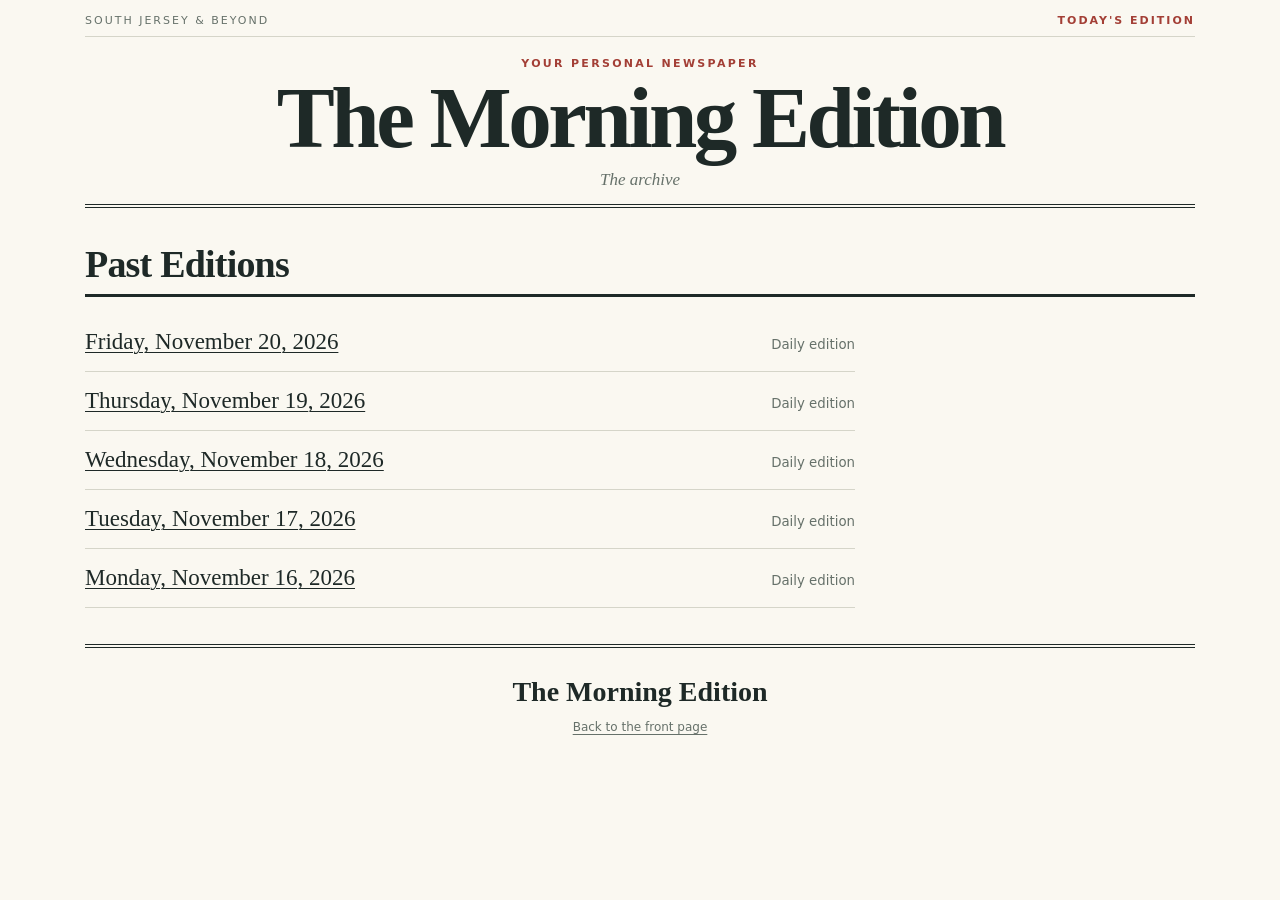
==== site/archive.html @ af33faa1 "Publish Morning Edition 2026-11-20" ====
<!doctype html><html lang="en"><head><meta charset="utf-8"><meta name="viewport" content="width=device-width,initial-scale=1"><title>Archive · The Morning Edition</title><link rel="stylesheet" href="styles.css"></head>
<body><div class="shell"><header><div class="mini-header"><span>South Jersey & Beyond</span><a href="index.html">Today's edition</a></div><div class="masthead"><div class="eyebrow">Your personal newspaper</div><h1>The Morning Edition</h1><p>The archive</p></div></header>
<main><div class="section-heading"><h2>Past Editions</h2></div><ul class="archive-list"><li><a href="editions/2026-11-20/">Friday, November 20, 2026</a><small>Daily edition</small></li><li><a href="editions/2026-11-19/">Thursday, November 19, 2026</a><small>Daily edition</small></li><li><a href="editions/2026-11-18/">Wednesday, November 18, 2026</a><small>Daily edition</small></li><li><a href="editions/2026-11-17/">Tuesday, November 17, 2026</a><small>Daily edition</small></li><li><a href="editions/2026-11-16/">Monday, November 16, 2026</a><small>Daily edition</small></li></ul></main><footer><div class="name">The Morning Edition</div><p><a href="index.html">Back to the front page</a></p></footer></div></body></html>
---- site/styles.css ----
:root { color-scheme: light; --paper:#faf8f1; --ink:#1e2927; --muted:#66716a; --rule:#d5d5c9; --accent:#a33f36; --panel:#f0eee5; --sans: 'Segoe UI',system-ui,-apple-system,sans-serif; --serif: Georgia,'Times New Roman',serif; }
*{box-sizing:border-box}
html{scroll-behavior:smooth}
body{margin:0;background:var(--paper);color:var(--ink);font-family:var(--sans);-webkit-font-smoothing:antialiased}
a{color:inherit;text-decoration-thickness:1px;text-underline-offset:3px}
a:hover{color:var(--accent)}
.shell{width:min(1110px,calc(100% - 42px));margin:auto}
.mini-header{display:flex;justify-content:space-between;align-items:center;padding:14px 0 9px;border-bottom:1px solid var(--rule);font-size:11px;text-transform:uppercase;letter-spacing:2px;color:var(--muted);gap:10px}
.mini-header a{text-decoration:none;font-weight:650;color:var(--accent)}
.masthead{text-align:center;border-bottom:4px double var(--ink);padding:20px 0 14px;margin-bottom:15px}
.eyebrow,.section-kicker{font-size:11px;text-transform:uppercase;letter-spacing:2.3px;font-weight:750;color:var(--accent)}
.masthead h1{font-family:var(--serif);font-size:clamp(42px,8vw,87px);font-weight:700;line-height:.92;letter-spacing:-3.5px;margin:8px 0 12px}
.masthead p{margin:0;color:var(--muted);font-family:var(--serif);font-style:italic;font-size:17px}
.index-line{display:flex;justify-content:space-between;gap:12px;flex-wrap:wrap;font-size:11px;text-transform:uppercase;letter-spacing:1.6px;color:var(--muted);border-bottom:1px solid var(--ink);padding:0 0 11px;margin-bottom:26px}
.banner{background:#fff1d6;border:1px solid #e3ce9d;color:#765021;padding:12px 16px;font-size:14px;margin:18px 0}
.section-heading{display:flex;align-items:baseline;gap:12px;margin:34px 0 15px;border-bottom:3px solid var(--ink);padding-bottom:8px}
.section-heading h2{font-family:var(--serif);font-size:clamp(27px,3.8vw,38px);letter-spacing:-.8px;margin:0}
.section-heading small{font-size:11px;letter-spacing:1.5px;text-transform:uppercase;color:var(--muted)}
.lead{display:grid;grid-template-columns:minmax(0,1.8fr) minmax(240px,1fr);gap:30px;padding-bottom:28px;border-bottom:1px solid var(--rule)}
h2,h3{font-family:var(--serif)}
.lead h2{font-size:clamp(34px,4.5vw,53px);line-height:1.08;letter-spacing:-1.3px;margin:7px 0 15px}
.lead .deck{font-size:21px;font-family:var(--serif);color:#414e47;line-height:1.4;margin-top:0}
.article-body{font-family:var(--serif);font-size:16.5px;line-height:1.67}
.article-body p{margin:0 0 15px}
.article-body p:first-child::first-letter{font-size:1.35em;font-weight:bold}
.why{border-left:3px solid var(--accent);padding:2px 0 2px 13px;margin:19px 0;font-family:var(--sans);font-size:14px;line-height:1.55}
.source{margin-top:15px;color:var(--muted);font-family:var(--sans);font-size:12px;letter-spacing:.1px}
.source a{color:var(--accent);font-weight:600}
.lead-aside{border-left:1px solid var(--rule);padding-left:25px}
.lead-aside h3{font-family:var(--sans);font-size:12px;text-transform:uppercase;letter-spacing:2px;margin-top:1px}
.toc{padding:0;list-style:none;margin:16px 0}
.toc li{padding:10px 0;border-bottom:1px solid var(--rule)}
.toc a{text-decoration:none;font-family:var(--serif);font-size:19px}
.toc a span{display:block;color:var(--muted);font-family:var(--sans);font-size:11px;text-transform:uppercase;letter-spacing:1.4px;margin-bottom:4px}
.stories{display:grid;grid-template-columns:repeat(3,minmax(0,1fr));gap:23px}
.story{border-top:1px solid var(--rule);padding-top:15px}
.story:first-child{border-top:3px solid var(--ink);padding-top:13px}
.story h3{font-size:24px;line-height:1.18;letter-spacing:-.35px;margin:7px 0 11px}
.story .article-body{font-size:15px;line-height:1.59}
.story .article-body p{margin:0 0 10px}
.update{font-family:var(--sans);font-size:10px;font-weight:750;letter-spacing:1px;color:#fff;background:var(--accent);border-radius:2px;padding:3px 6px;text-transform:uppercase;white-space:nowrap}
.reads{display:grid;grid-template-columns:repeat(3,minmax(0,1fr));gap:15px;margin:12px 0 32px}
.read{background:var(--panel);padding:20px 20px 18px;border-top:3px solid var(--accent)}
.read h3{font-size:22px;line-height:1.2;margin:8px 0 9px}
.read p{font-size:14px;color:#48544e;line-height:1.55}
footer{margin:36px 0 20px;text-align:center;padding:28px 0;border-top:4px double var(--ink);color:var(--muted);font-size:12px}
footer .name{font-family:var(--serif);color:var(--ink);font-size:28px;font-weight:700}
.archive-list{list-style:none;padding:0;max-width:770px}
.archive-list li{display:flex;justify-content:space-between;gap:15px;align-items:baseline;border-bottom:1px solid var(--rule);padding:16px 0}
.archive-list a{font-family:var(--serif);font-size:23px}
.archive-list small{color:var(--muted)}
@media(max-width:800px){.lead{grid-template-columns:1fr}.lead-aside{border-left:0;border-top:1px solid var(--rule);padding:19px 0 0}.toc{display:grid;grid-template-columns:repeat(2,minmax(0,1fr));column-gap:20px}.stories{grid-template-columns:repeat(2,minmax(0,1fr))}.reads{grid-template-columns:1fr}.masthead h1{letter-spacing:-2.2px}}
@media(max-width:530px){.shell{width:min(100% - 30px,1110px)}.mini-header{letter-spacing:1px;font-size:10px}.masthead h1{font-size:46px}.masthead p{font-size:14px}.index-line{font-size:10px}.lead h2{font-size:36px}.lead .deck{font-size:18px}.toc{grid-template-columns:1fr}.stories{grid-template-columns:1fr;gap:8px}.story{padding-bottom:14px}.article-body{font-size:16px}.archive-list li{display:block}.archive-list small{display:block;margin-top:5px}}
@media(prefers-color-scheme:dark){:root{color-scheme:dark;--paper:#181c1a;--ink:#eeeae0;--muted:#abb4aa;--rule:#444b45;--accent:#db8a79;--panel:#242a26}.lead .deck{color:#cbcfc6}.read p{color:#c5cdc2}.banner{background:#3f351f;border-color:#776032;color:#eed5a6}.update{color:#271b17}}
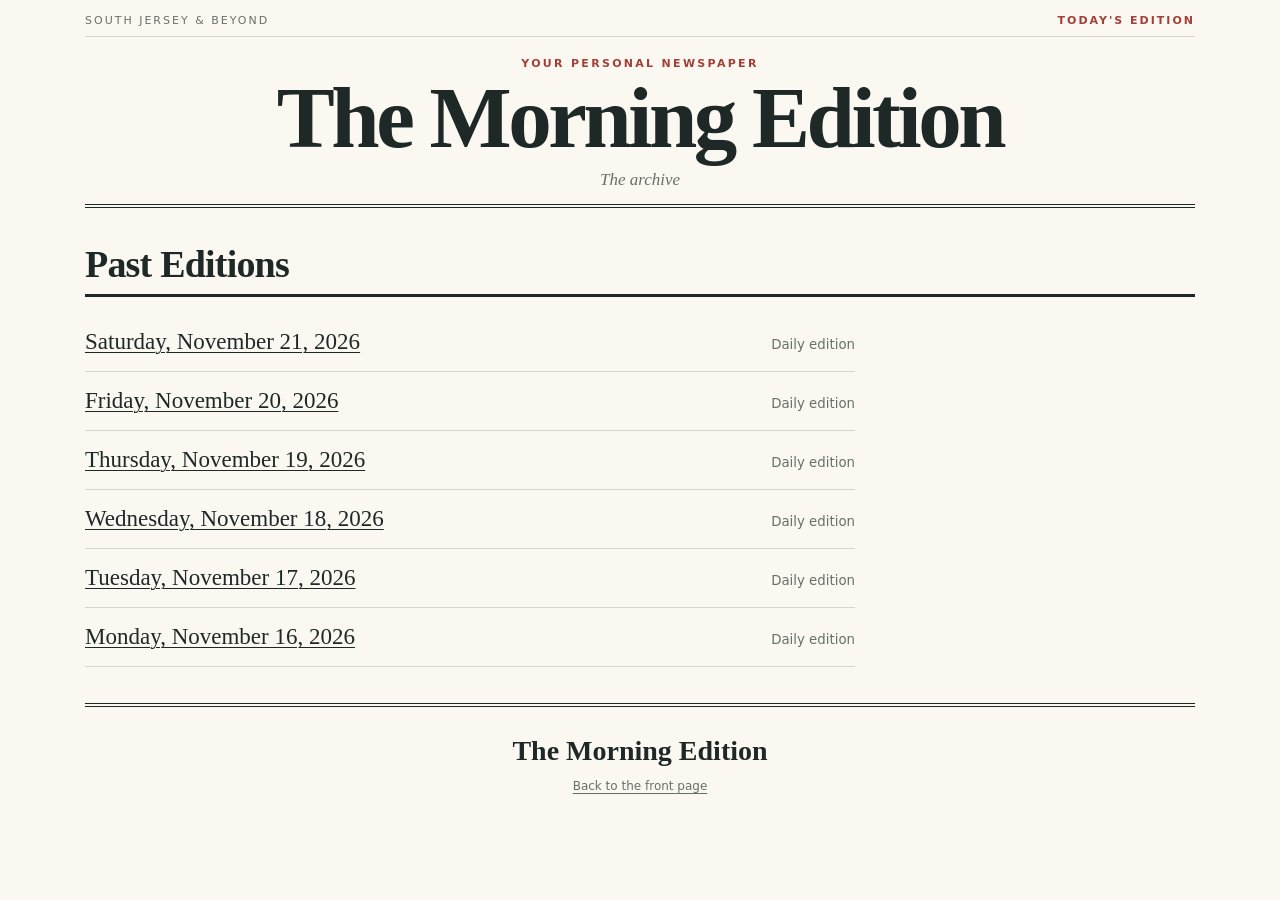
==== commit 09934c89: "Publish Morning Edition 2026-11-21" ====
--- a/site/archive.html
+++ b/site/archive.html
@@ -1,3 +1,3 @@
 <!doctype html><html lang="en"><head><meta charset="utf-8"><meta name="viewport" content="width=device-width,initial-scale=1"><title>Archive · The Morning Edition</title><link rel="stylesheet" href="styles.css"></head>
 <body><div class="shell"><header><div class="mini-header"><span>South Jersey & Beyond</span><a href="index.html">Today's edition</a></div><div class="masthead"><div class="eyebrow">Your personal newspaper</div><h1>The Morning Edition</h1><p>The archive</p></div></header>
-<main><div class="section-heading"><h2>Past Editions</h2></div><ul class="archive-list"><li><a href="editions/2026-11-20/">Friday, November 20, 2026</a><small>Daily edition</small></li><li><a href="editions/2026-11-19/">Thursday, November 19, 2026</a><small>Daily edition</small></li><li><a href="editions/2026-11-18/">Wednesday, November 18, 2026</a><small>Daily edition</small></li><li><a href="editions/2026-11-17/">Tuesday, November 17, 2026</a><small>Daily edition</small></li><li><a href="editions/2026-11-16/">Monday, November 16, 2026</a><small>Daily edition</small></li></ul></main><footer><div class="name">The Morning Edition</div><p><a href="index.html">Back to the front page</a></p></footer></div></body></html>+<main><div class="section-heading"><h2>Past Editions</h2></div><ul class="archive-list"><li><a href="editions/2026-11-21/">Saturday, November 21, 2026</a><small>Daily edition</small></li><li><a href="editions/2026-11-20/">Friday, November 20, 2026</a><small>Daily edition</small></li><li><a href="editions/2026-11-19/">Thursday, November 19, 2026</a><small>Daily edition</small></li><li><a href="editions/2026-11-18/">Wednesday, November 18, 2026</a><small>Daily edition</small></li><li><a href="editions/2026-11-17/">Tuesday, November 17, 2026</a><small>Daily edition</small></li><li><a href="editions/2026-11-16/">Monday, November 16, 2026</a><small>Daily edition</small></li></ul></main><footer><div class="name">The Morning Edition</div><p><a href="index.html">Back to the front page</a></p></footer></div></body></html>
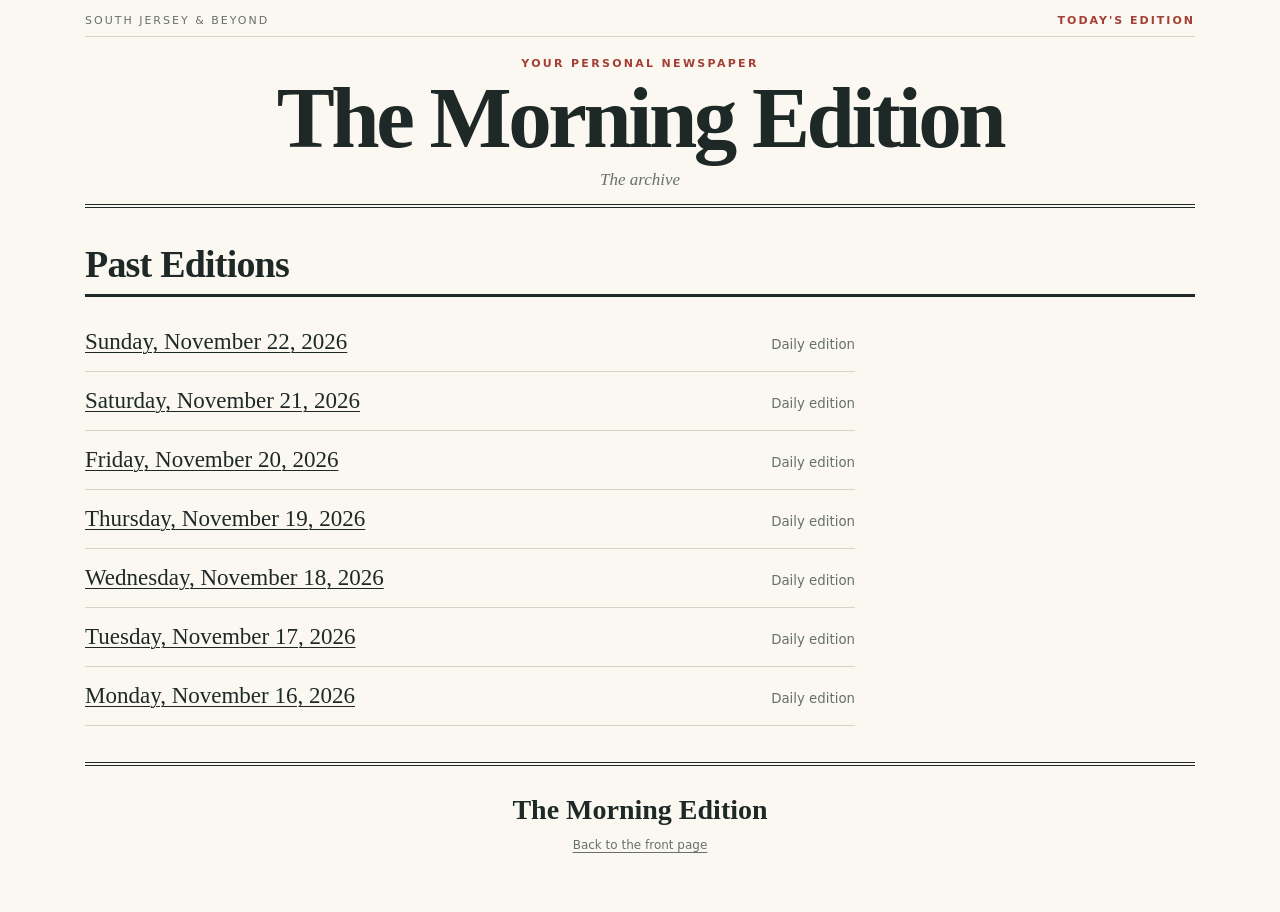
==== commit ec2a8062: "Publish Morning Edition 2026-11-22" ====
--- a/site/archive.html
+++ b/site/archive.html
@@ -1,3 +1,3 @@
 <!doctype html><html lang="en"><head><meta charset="utf-8"><meta name="viewport" content="width=device-width,initial-scale=1"><title>Archive · The Morning Edition</title><link rel="stylesheet" href="styles.css"></head>
 <body><div class="shell"><header><div class="mini-header"><span>South Jersey & Beyond</span><a href="index.html">Today's edition</a></div><div class="masthead"><div class="eyebrow">Your personal newspaper</div><h1>The Morning Edition</h1><p>The archive</p></div></header>
-<main><div class="section-heading"><h2>Past Editions</h2></div><ul class="archive-list"><li><a href="editions/2026-11-21/">Saturday, November 21, 2026</a><small>Daily edition</small></li><li><a href="editions/2026-11-20/">Friday, November 20, 2026</a><small>Daily edition</small></li><li><a href="editions/2026-11-19/">Thursday, November 19, 2026</a><small>Daily edition</small></li><li><a href="editions/2026-11-18/">Wednesday, November 18, 2026</a><small>Daily edition</small></li><li><a href="editions/2026-11-17/">Tuesday, November 17, 2026</a><small>Daily edition</small></li><li><a href="editions/2026-11-16/">Monday, November 16, 2026</a><small>Daily edition</small></li></ul></main><footer><div class="name">The Morning Edition</div><p><a href="index.html">Back to the front page</a></p></footer></div></body></html>+<main><div class="section-heading"><h2>Past Editions</h2></div><ul class="archive-list"><li><a href="editions/2026-11-22/">Sunday, November 22, 2026</a><small>Daily edition</small></li><li><a href="editions/2026-11-21/">Saturday, November 21, 2026</a><small>Daily edition</small></li><li><a href="editions/2026-11-20/">Friday, November 20, 2026</a><small>Daily edition</small></li><li><a href="editions/2026-11-19/">Thursday, November 19, 2026</a><small>Daily edition</small></li><li><a href="editions/2026-11-18/">Wednesday, November 18, 2026</a><small>Daily edition</small></li><li><a href="editions/2026-11-17/">Tuesday, November 17, 2026</a><small>Daily edition</small></li><li><a href="editions/2026-11-16/">Monday, November 16, 2026</a><small>Daily edition</small></li></ul></main><footer><div class="name">The Morning Edition</div><p><a href="index.html">Back to the front page</a></p></footer></div></body></html>
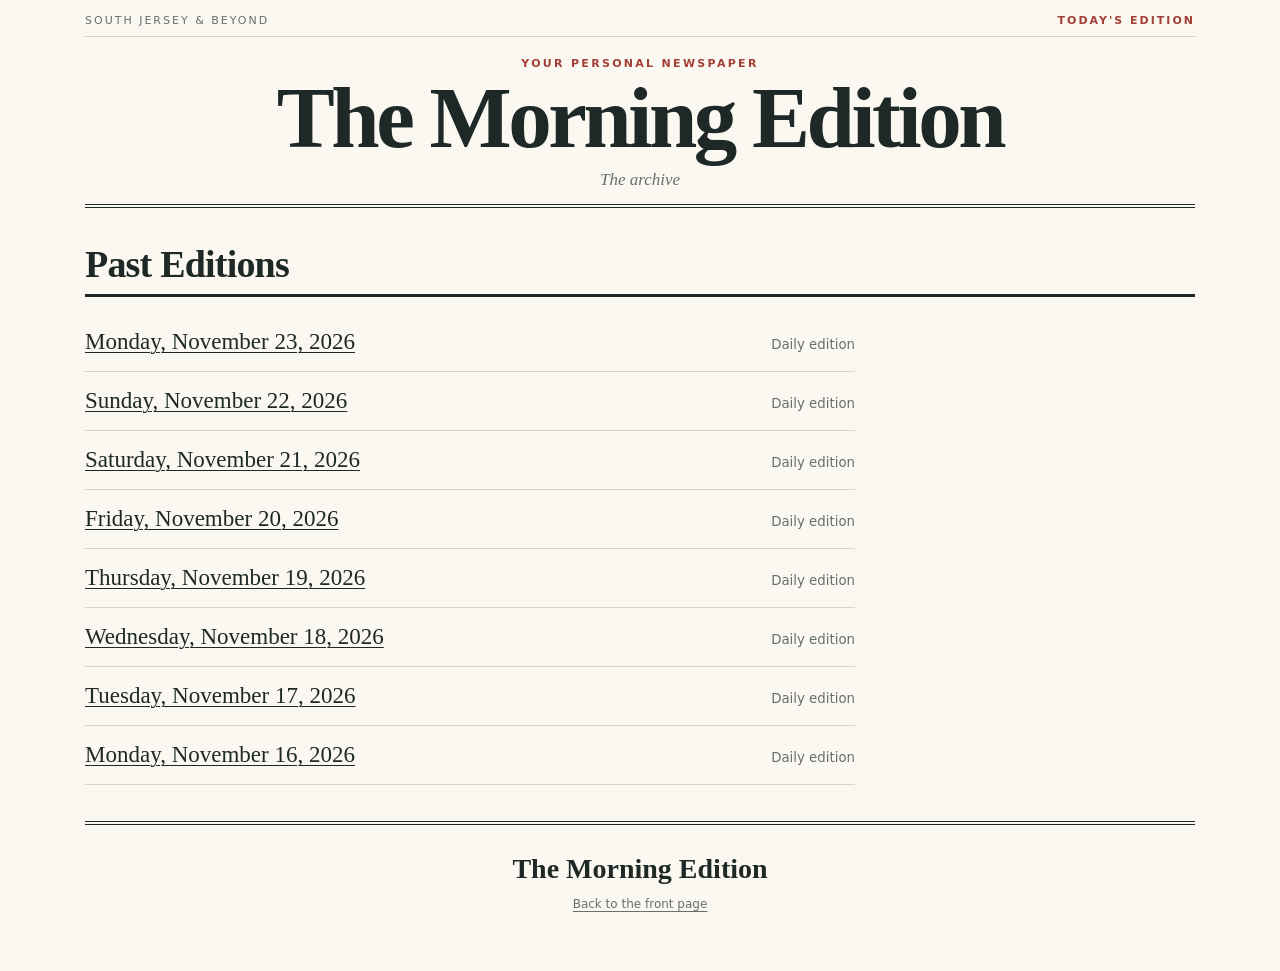
==== commit 71f33618: "Publish Morning Edition 2026-11-23" ====
--- a/site/archive.html
+++ b/site/archive.html
@@ -1,3 +1,3 @@
 <!doctype html><html lang="en"><head><meta charset="utf-8"><meta name="viewport" content="width=device-width,initial-scale=1"><title>Archive · The Morning Edition</title><link rel="stylesheet" href="styles.css"></head>
 <body><div class="shell"><header><div class="mini-header"><span>South Jersey & Beyond</span><a href="index.html">Today's edition</a></div><div class="masthead"><div class="eyebrow">Your personal newspaper</div><h1>The Morning Edition</h1><p>The archive</p></div></header>
-<main><div class="section-heading"><h2>Past Editions</h2></div><ul class="archive-list"><li><a href="editions/2026-11-22/">Sunday, November 22, 2026</a><small>Daily edition</small></li><li><a href="editions/2026-11-21/">Saturday, November 21, 2026</a><small>Daily edition</small></li><li><a href="editions/2026-11-20/">Friday, November 20, 2026</a><small>Daily edition</small></li><li><a href="editions/2026-11-19/">Thursday, November 19, 2026</a><small>Daily edition</small></li><li><a href="editions/2026-11-18/">Wednesday, November 18, 2026</a><small>Daily edition</small></li><li><a href="editions/2026-11-17/">Tuesday, November 17, 2026</a><small>Daily edition</small></li><li><a href="editions/2026-11-16/">Monday, November 16, 2026</a><small>Daily edition</small></li></ul></main><footer><div class="name">The Morning Edition</div><p><a href="index.html">Back to the front page</a></p></footer></div></body></html>+<main><div class="section-heading"><h2>Past Editions</h2></div><ul class="archive-list"><li><a href="editions/2026-11-23/">Monday, November 23, 2026</a><small>Daily edition</small></li><li><a href="editions/2026-11-22/">Sunday, November 22, 2026</a><small>Daily edition</small></li><li><a href="editions/2026-11-21/">Saturday, November 21, 2026</a><small>Daily edition</small></li><li><a href="editions/2026-11-20/">Friday, November 20, 2026</a><small>Daily edition</small></li><li><a href="editions/2026-11-19/">Thursday, November 19, 2026</a><small>Daily edition</small></li><li><a href="editions/2026-11-18/">Wednesday, November 18, 2026</a><small>Daily edition</small></li><li><a href="editions/2026-11-17/">Tuesday, November 17, 2026</a><small>Daily edition</small></li><li><a href="editions/2026-11-16/">Monday, November 16, 2026</a><small>Daily edition</small></li></ul></main><footer><div class="name">The Morning Edition</div><p><a href="index.html">Back to the front page</a></p></footer></div></body></html>
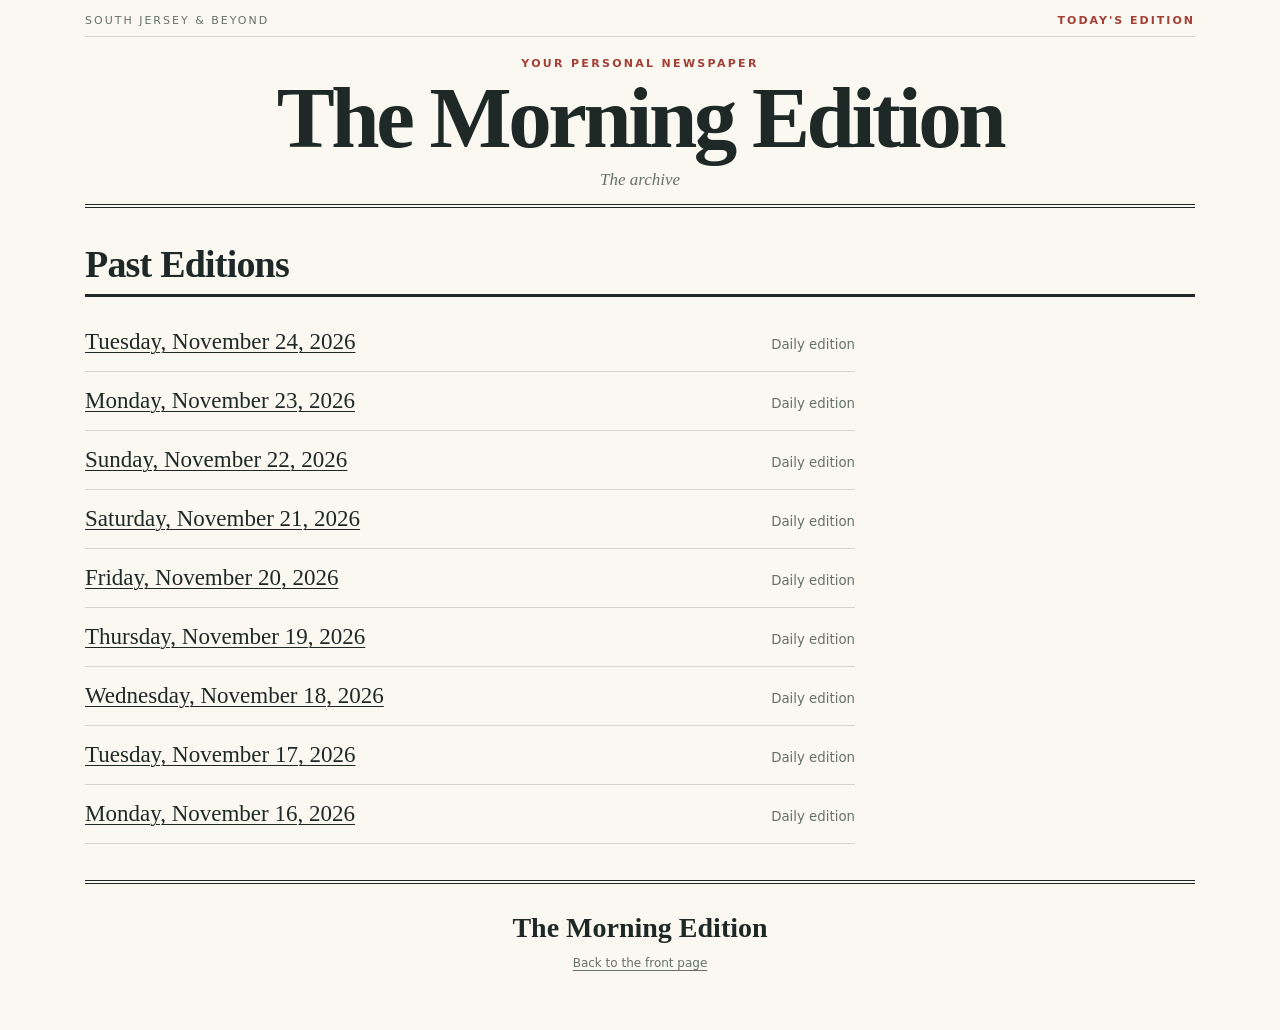
==== commit b2af0664: "Publish Morning Edition 2026-11-24" ====
--- a/site/archive.html
+++ b/site/archive.html
@@ -1,3 +1,3 @@
 <!doctype html><html lang="en"><head><meta charset="utf-8"><meta name="viewport" content="width=device-width,initial-scale=1"><title>Archive · The Morning Edition</title><link rel="stylesheet" href="styles.css"></head>
 <body><div class="shell"><header><div class="mini-header"><span>South Jersey & Beyond</span><a href="index.html">Today's edition</a></div><div class="masthead"><div class="eyebrow">Your personal newspaper</div><h1>The Morning Edition</h1><p>The archive</p></div></header>
-<main><div class="section-heading"><h2>Past Editions</h2></div><ul class="archive-list"><li><a href="editions/2026-11-23/">Monday, November 23, 2026</a><small>Daily edition</small></li><li><a href="editions/2026-11-22/">Sunday, November 22, 2026</a><small>Daily edition</small></li><li><a href="editions/2026-11-21/">Saturday, November 21, 2026</a><small>Daily edition</small></li><li><a href="editions/2026-11-20/">Friday, November 20, 2026</a><small>Daily edition</small></li><li><a href="editions/2026-11-19/">Thursday, November 19, 2026</a><small>Daily edition</small></li><li><a href="editions/2026-11-18/">Wednesday, November 18, 2026</a><small>Daily edition</small></li><li><a href="editions/2026-11-17/">Tuesday, November 17, 2026</a><small>Daily edition</small></li><li><a href="editions/2026-11-16/">Monday, November 16, 2026</a><small>Daily edition</small></li></ul></main><footer><div class="name">The Morning Edition</div><p><a href="index.html">Back to the front page</a></p></footer></div></body></html>+<main><div class="section-heading"><h2>Past Editions</h2></div><ul class="archive-list"><li><a href="editions/2026-11-24/">Tuesday, November 24, 2026</a><small>Daily edition</small></li><li><a href="editions/2026-11-23/">Monday, November 23, 2026</a><small>Daily edition</small></li><li><a href="editions/2026-11-22/">Sunday, November 22, 2026</a><small>Daily edition</small></li><li><a href="editions/2026-11-21/">Saturday, November 21, 2026</a><small>Daily edition</small></li><li><a href="editions/2026-11-20/">Friday, November 20, 2026</a><small>Daily edition</small></li><li><a href="editions/2026-11-19/">Thursday, November 19, 2026</a><small>Daily edition</small></li><li><a href="editions/2026-11-18/">Wednesday, November 18, 2026</a><small>Daily edition</small></li><li><a href="editions/2026-11-17/">Tuesday, November 17, 2026</a><small>Daily edition</small></li><li><a href="editions/2026-11-16/">Monday, November 16, 2026</a><small>Daily edition</small></li></ul></main><footer><div class="name">The Morning Edition</div><p><a href="index.html">Back to the front page</a></p></footer></div></body></html>
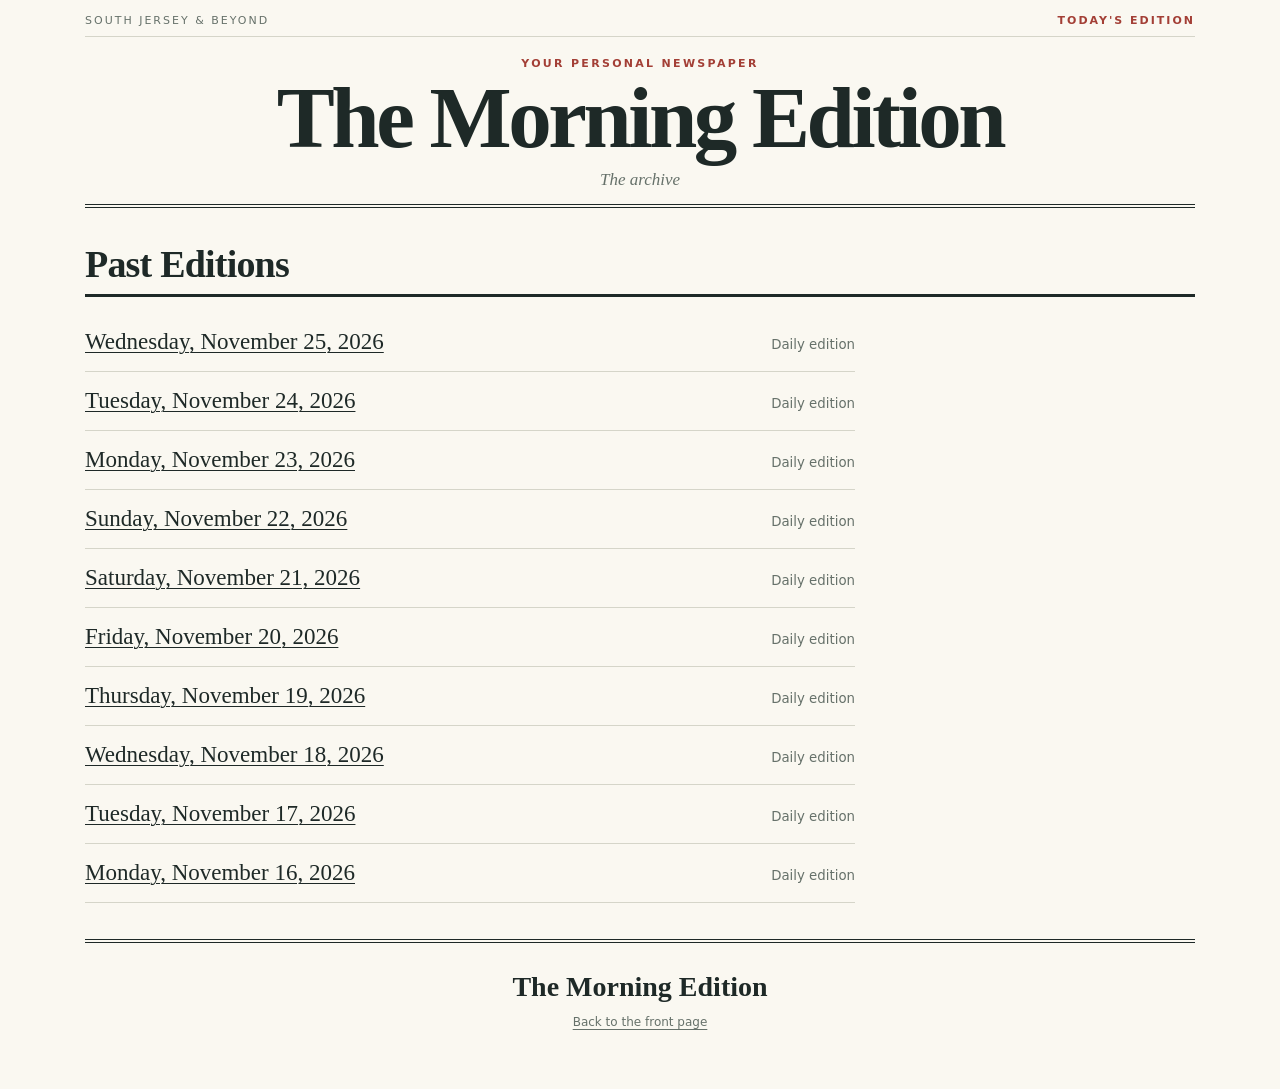
==== commit a6fa2360: "Publish Morning Edition 2026-11-25" ====
--- a/site/archive.html
+++ b/site/archive.html
@@ -1,3 +1,3 @@
 <!doctype html><html lang="en"><head><meta charset="utf-8"><meta name="viewport" content="width=device-width,initial-scale=1"><title>Archive · The Morning Edition</title><link rel="stylesheet" href="styles.css"></head>
 <body><div class="shell"><header><div class="mini-header"><span>South Jersey & Beyond</span><a href="index.html">Today's edition</a></div><div class="masthead"><div class="eyebrow">Your personal newspaper</div><h1>The Morning Edition</h1><p>The archive</p></div></header>
-<main><div class="section-heading"><h2>Past Editions</h2></div><ul class="archive-list"><li><a href="editions/2026-11-24/">Tuesday, November 24, 2026</a><small>Daily edition</small></li><li><a href="editions/2026-11-23/">Monday, November 23, 2026</a><small>Daily edition</small></li><li><a href="editions/2026-11-22/">Sunday, November 22, 2026</a><small>Daily edition</small></li><li><a href="editions/2026-11-21/">Saturday, November 21, 2026</a><small>Daily edition</small></li><li><a href="editions/2026-11-20/">Friday, November 20, 2026</a><small>Daily edition</small></li><li><a href="editions/2026-11-19/">Thursday, November 19, 2026</a><small>Daily edition</small></li><li><a href="editions/2026-11-18/">Wednesday, November 18, 2026</a><small>Daily edition</small></li><li><a href="editions/2026-11-17/">Tuesday, November 17, 2026</a><small>Daily edition</small></li><li><a href="editions/2026-11-16/">Monday, November 16, 2026</a><small>Daily edition</small></li></ul></main><footer><div class="name">The Morning Edition</div><p><a href="index.html">Back to the front page</a></p></footer></div></body></html>+<main><div class="section-heading"><h2>Past Editions</h2></div><ul class="archive-list"><li><a href="editions/2026-11-25/">Wednesday, November 25, 2026</a><small>Daily edition</small></li><li><a href="editions/2026-11-24/">Tuesday, November 24, 2026</a><small>Daily edition</small></li><li><a href="editions/2026-11-23/">Monday, November 23, 2026</a><small>Daily edition</small></li><li><a href="editions/2026-11-22/">Sunday, November 22, 2026</a><small>Daily edition</small></li><li><a href="editions/2026-11-21/">Saturday, November 21, 2026</a><small>Daily edition</small></li><li><a href="editions/2026-11-20/">Friday, November 20, 2026</a><small>Daily edition</small></li><li><a href="editions/2026-11-19/">Thursday, November 19, 2026</a><small>Daily edition</small></li><li><a href="editions/2026-11-18/">Wednesday, November 18, 2026</a><small>Daily edition</small></li><li><a href="editions/2026-11-17/">Tuesday, November 17, 2026</a><small>Daily edition</small></li><li><a href="editions/2026-11-16/">Monday, November 16, 2026</a><small>Daily edition</small></li></ul></main><footer><div class="name">The Morning Edition</div><p><a href="index.html">Back to the front page</a></p></footer></div></body></html>
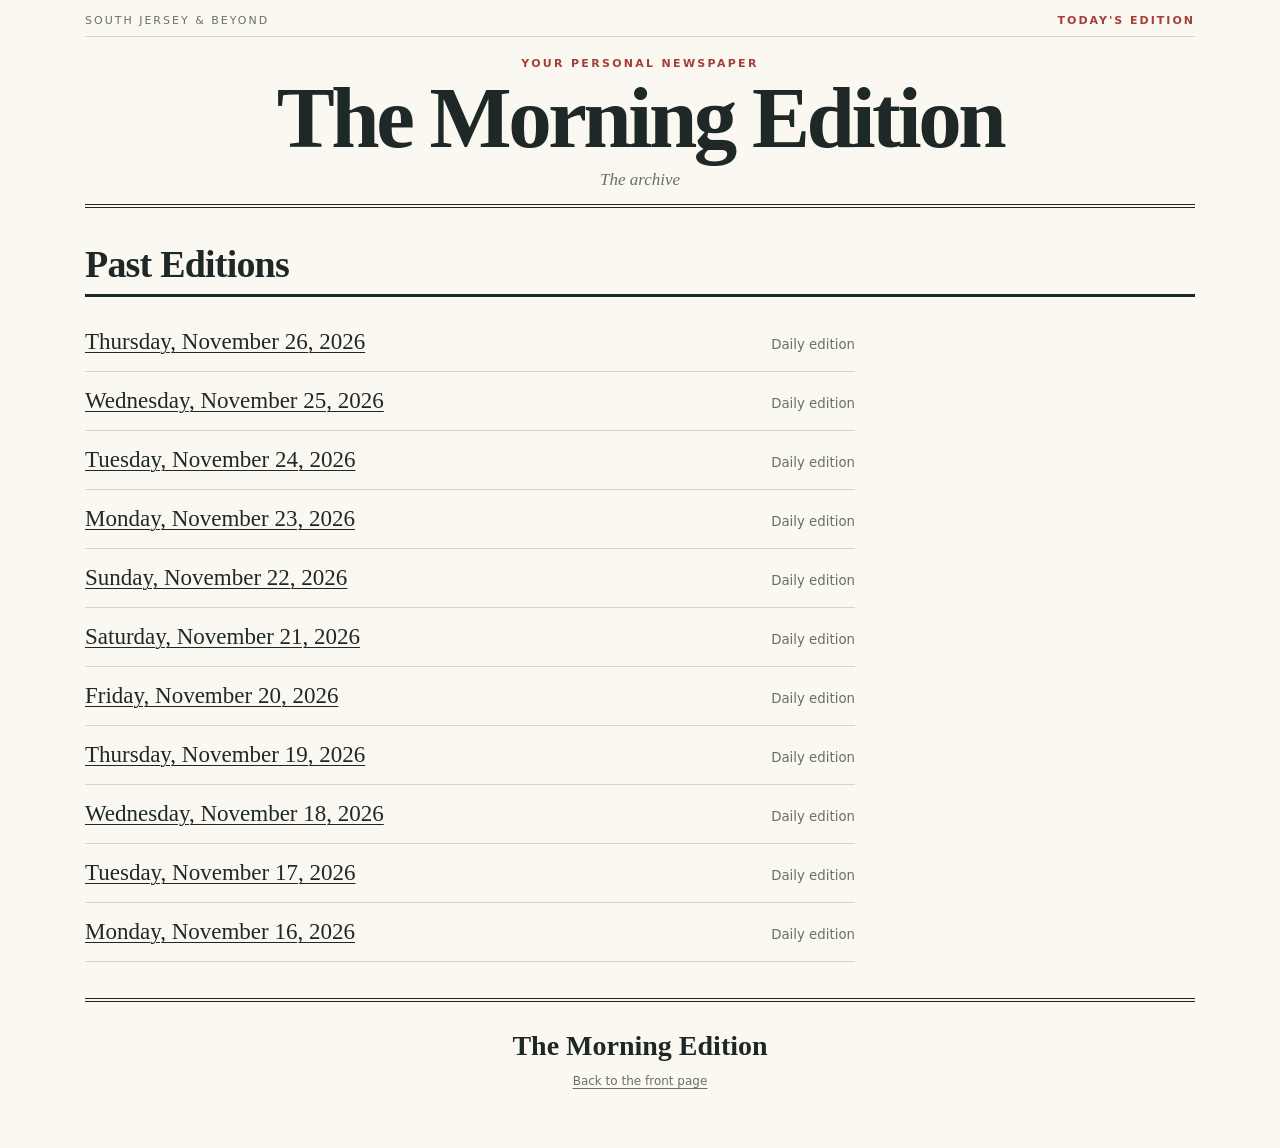
==== commit ee30d878: "Publish Morning Edition 2026-11-26" ====
--- a/site/archive.html
+++ b/site/archive.html
@@ -1,3 +1,3 @@
 <!doctype html><html lang="en"><head><meta charset="utf-8"><meta name="viewport" content="width=device-width,initial-scale=1"><title>Archive · The Morning Edition</title><link rel="stylesheet" href="styles.css"></head>
 <body><div class="shell"><header><div class="mini-header"><span>South Jersey & Beyond</span><a href="index.html">Today's edition</a></div><div class="masthead"><div class="eyebrow">Your personal newspaper</div><h1>The Morning Edition</h1><p>The archive</p></div></header>
-<main><div class="section-heading"><h2>Past Editions</h2></div><ul class="archive-list"><li><a href="editions/2026-11-25/">Wednesday, November 25, 2026</a><small>Daily edition</small></li><li><a href="editions/2026-11-24/">Tuesday, November 24, 2026</a><small>Daily edition</small></li><li><a href="editions/2026-11-23/">Monday, November 23, 2026</a><small>Daily edition</small></li><li><a href="editions/2026-11-22/">Sunday, November 22, 2026</a><small>Daily edition</small></li><li><a href="editions/2026-11-21/">Saturday, November 21, 2026</a><small>Daily edition</small></li><li><a href="editions/2026-11-20/">Friday, November 20, 2026</a><small>Daily edition</small></li><li><a href="editions/2026-11-19/">Thursday, November 19, 2026</a><small>Daily edition</small></li><li><a href="editions/2026-11-18/">Wednesday, November 18, 2026</a><small>Daily edition</small></li><li><a href="editions/2026-11-17/">Tuesday, November 17, 2026</a><small>Daily edition</small></li><li><a href="editions/2026-11-16/">Monday, November 16, 2026</a><small>Daily edition</small></li></ul></main><footer><div class="name">The Morning Edition</div><p><a href="index.html">Back to the front page</a></p></footer></div></body></html>+<main><div class="section-heading"><h2>Past Editions</h2></div><ul class="archive-list"><li><a href="editions/2026-11-26/">Thursday, November 26, 2026</a><small>Daily edition</small></li><li><a href="editions/2026-11-25/">Wednesday, November 25, 2026</a><small>Daily edition</small></li><li><a href="editions/2026-11-24/">Tuesday, November 24, 2026</a><small>Daily edition</small></li><li><a href="editions/2026-11-23/">Monday, November 23, 2026</a><small>Daily edition</small></li><li><a href="editions/2026-11-22/">Sunday, November 22, 2026</a><small>Daily edition</small></li><li><a href="editions/2026-11-21/">Saturday, November 21, 2026</a><small>Daily edition</small></li><li><a href="editions/2026-11-20/">Friday, November 20, 2026</a><small>Daily edition</small></li><li><a href="editions/2026-11-19/">Thursday, November 19, 2026</a><small>Daily edition</small></li><li><a href="editions/2026-11-18/">Wednesday, November 18, 2026</a><small>Daily edition</small></li><li><a href="editions/2026-11-17/">Tuesday, November 17, 2026</a><small>Daily edition</small></li><li><a href="editions/2026-11-16/">Monday, November 16, 2026</a><small>Daily edition</small></li></ul></main><footer><div class="name">The Morning Edition</div><p><a href="index.html">Back to the front page</a></p></footer></div></body></html>
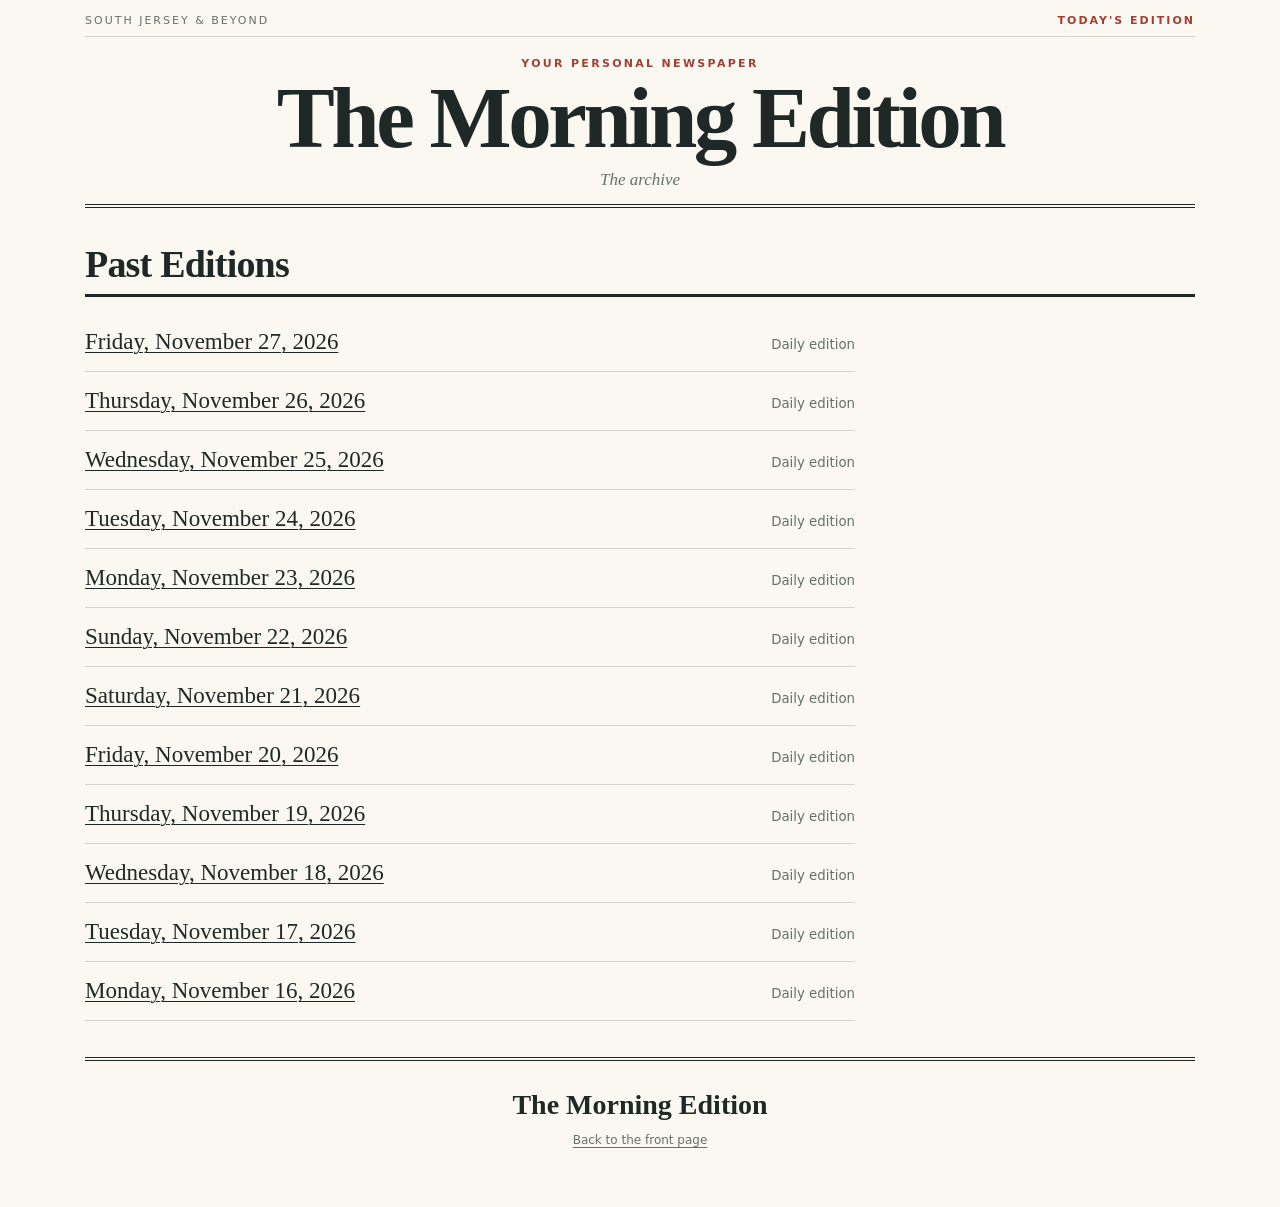
==== commit 7f51a25d: "Publish Morning Edition 2026-11-27" ====
--- a/site/archive.html
+++ b/site/archive.html
@@ -1,3 +1,3 @@
 <!doctype html><html lang="en"><head><meta charset="utf-8"><meta name="viewport" content="width=device-width,initial-scale=1"><title>Archive · The Morning Edition</title><link rel="stylesheet" href="styles.css"></head>
 <body><div class="shell"><header><div class="mini-header"><span>South Jersey & Beyond</span><a href="index.html">Today's edition</a></div><div class="masthead"><div class="eyebrow">Your personal newspaper</div><h1>The Morning Edition</h1><p>The archive</p></div></header>
-<main><div class="section-heading"><h2>Past Editions</h2></div><ul class="archive-list"><li><a href="editions/2026-11-26/">Thursday, November 26, 2026</a><small>Daily edition</small></li><li><a href="editions/2026-11-25/">Wednesday, November 25, 2026</a><small>Daily edition</small></li><li><a href="editions/2026-11-24/">Tuesday, November 24, 2026</a><small>Daily edition</small></li><li><a href="editions/2026-11-23/">Monday, November 23, 2026</a><small>Daily edition</small></li><li><a href="editions/2026-11-22/">Sunday, November 22, 2026</a><small>Daily edition</small></li><li><a href="editions/2026-11-21/">Saturday, November 21, 2026</a><small>Daily edition</small></li><li><a href="editions/2026-11-20/">Friday, November 20, 2026</a><small>Daily edition</small></li><li><a href="editions/2026-11-19/">Thursday, November 19, 2026</a><small>Daily edition</small></li><li><a href="editions/2026-11-18/">Wednesday, November 18, 2026</a><small>Daily edition</small></li><li><a href="editions/2026-11-17/">Tuesday, November 17, 2026</a><small>Daily edition</small></li><li><a href="editions/2026-11-16/">Monday, November 16, 2026</a><small>Daily edition</small></li></ul></main><footer><div class="name">The Morning Edition</div><p><a href="index.html">Back to the front page</a></p></footer></div></body></html>+<main><div class="section-heading"><h2>Past Editions</h2></div><ul class="archive-list"><li><a href="editions/2026-11-27/">Friday, November 27, 2026</a><small>Daily edition</small></li><li><a href="editions/2026-11-26/">Thursday, November 26, 2026</a><small>Daily edition</small></li><li><a href="editions/2026-11-25/">Wednesday, November 25, 2026</a><small>Daily edition</small></li><li><a href="editions/2026-11-24/">Tuesday, November 24, 2026</a><small>Daily edition</small></li><li><a href="editions/2026-11-23/">Monday, November 23, 2026</a><small>Daily edition</small></li><li><a href="editions/2026-11-22/">Sunday, November 22, 2026</a><small>Daily edition</small></li><li><a href="editions/2026-11-21/">Saturday, November 21, 2026</a><small>Daily edition</small></li><li><a href="editions/2026-11-20/">Friday, November 20, 2026</a><small>Daily edition</small></li><li><a href="editions/2026-11-19/">Thursday, November 19, 2026</a><small>Daily edition</small></li><li><a href="editions/2026-11-18/">Wednesday, November 18, 2026</a><small>Daily edition</small></li><li><a href="editions/2026-11-17/">Tuesday, November 17, 2026</a><small>Daily edition</small></li><li><a href="editions/2026-11-16/">Monday, November 16, 2026</a><small>Daily edition</small></li></ul></main><footer><div class="name">The Morning Edition</div><p><a href="index.html">Back to the front page</a></p></footer></div></body></html>
